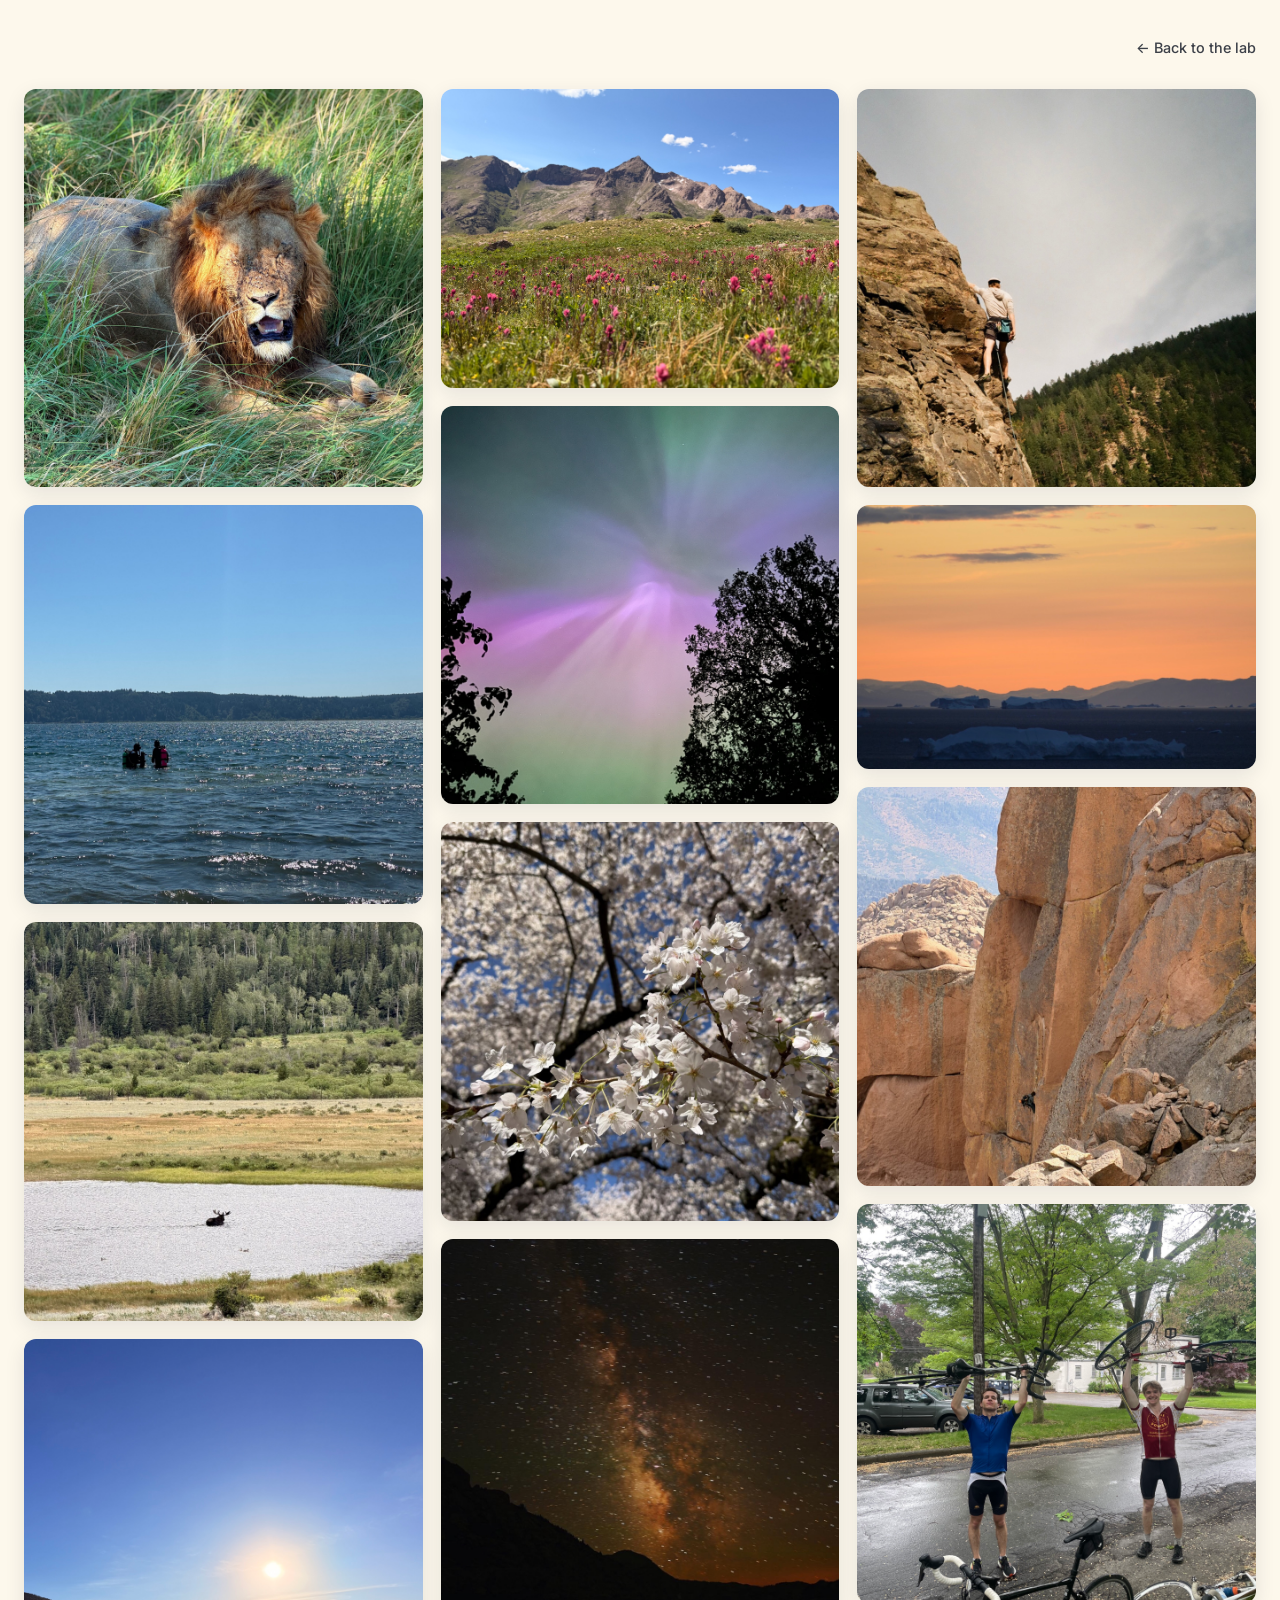
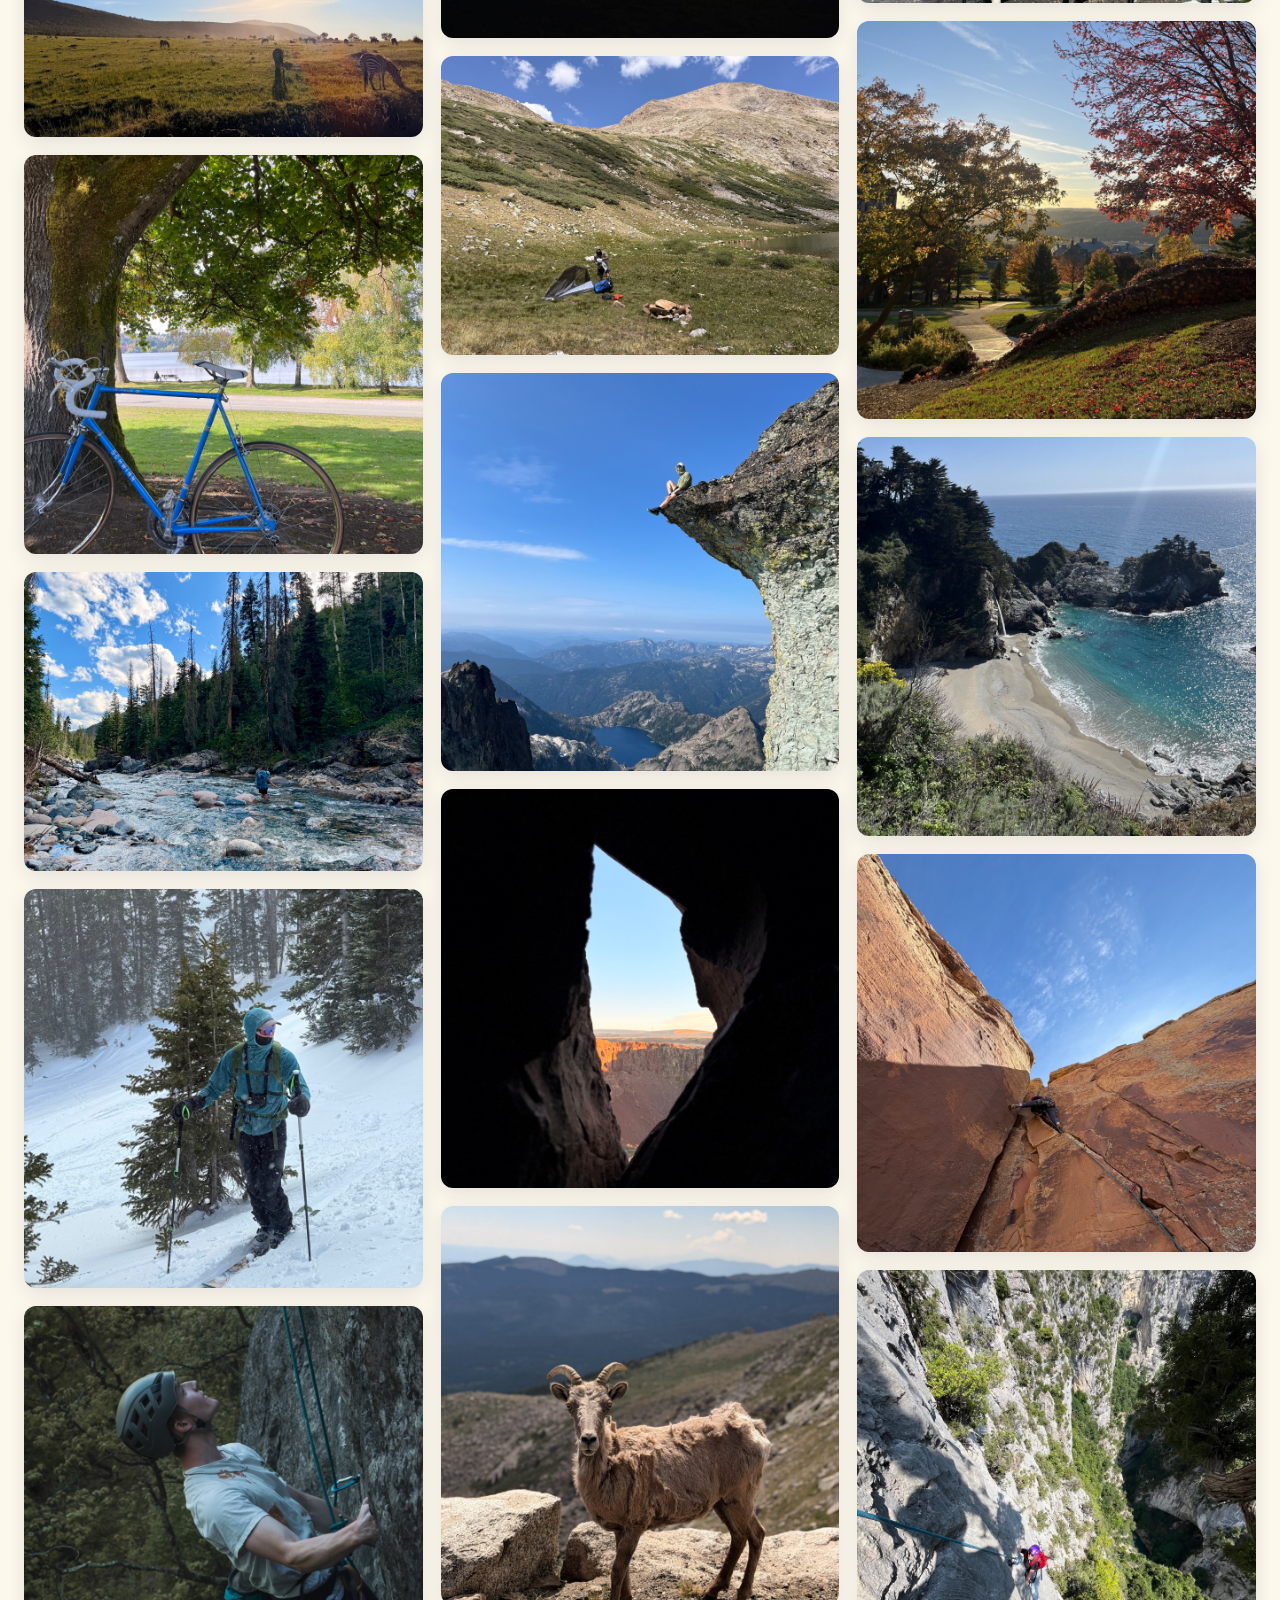
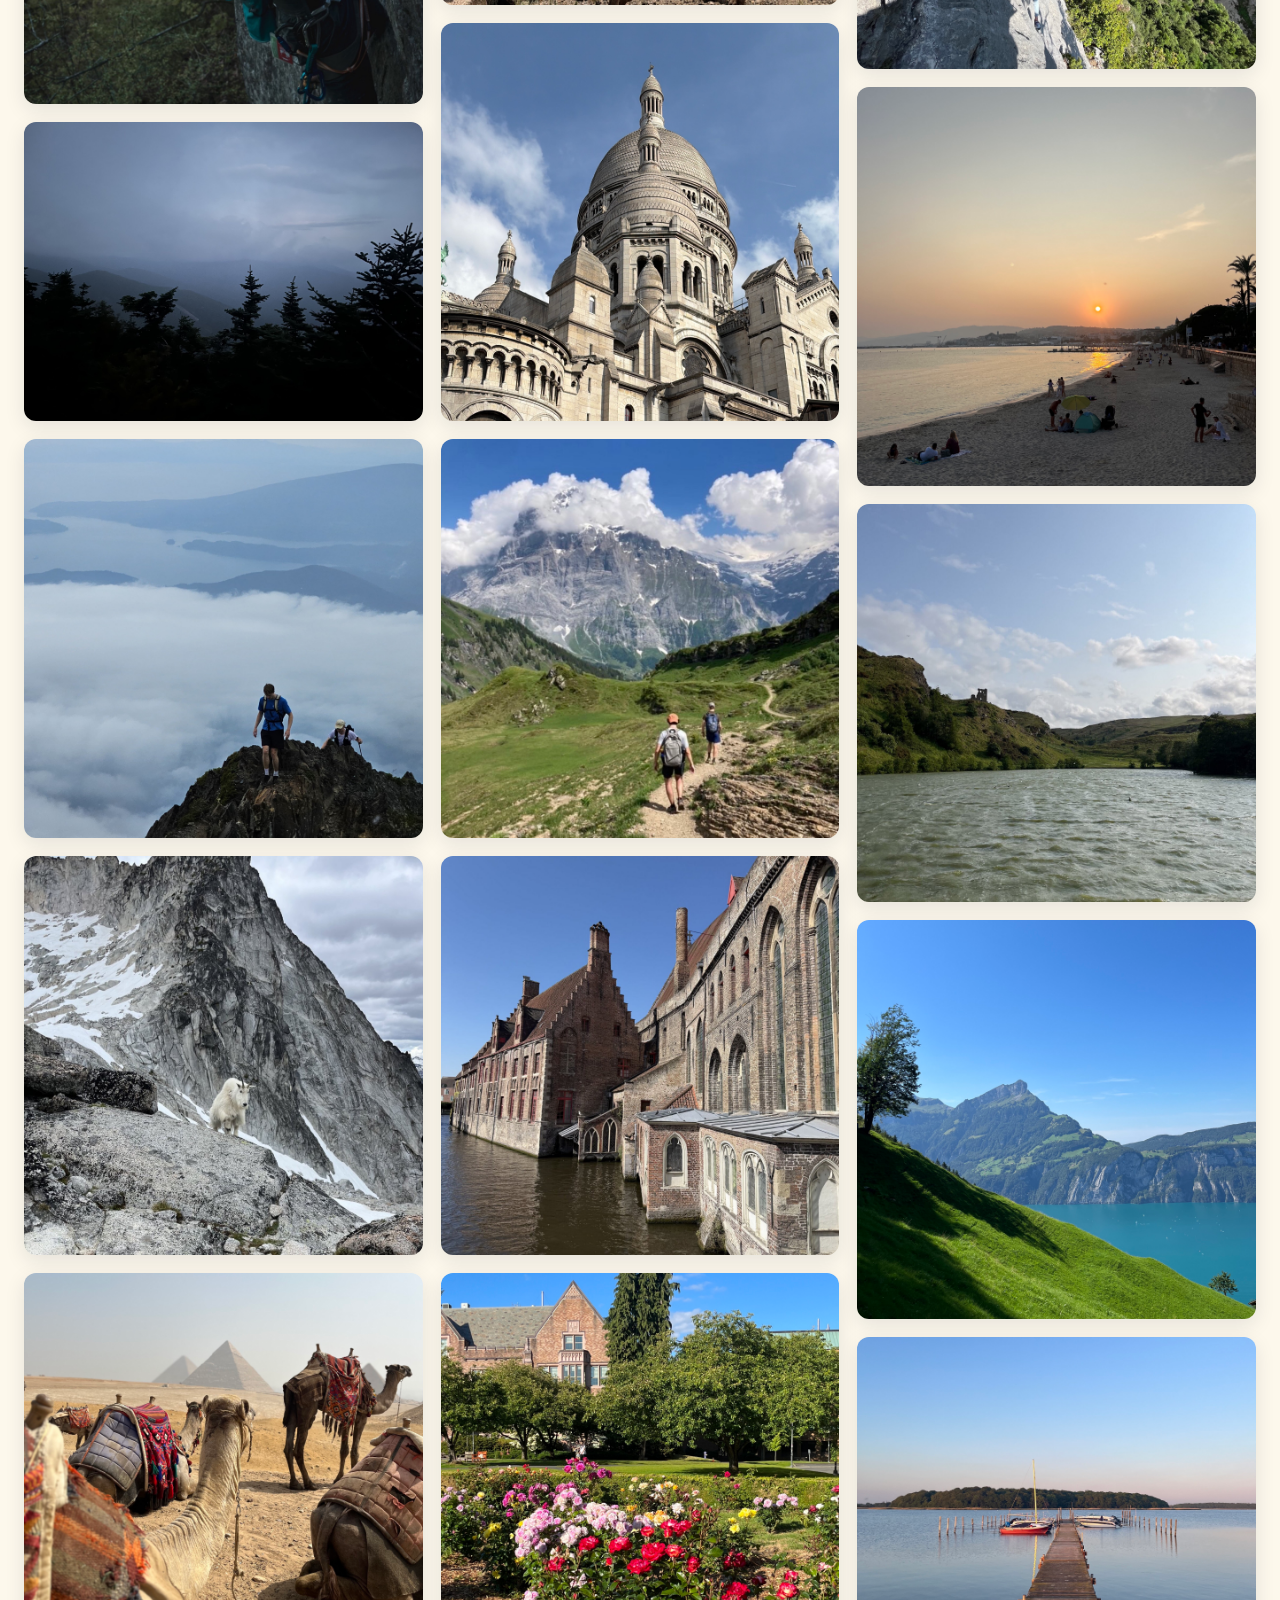
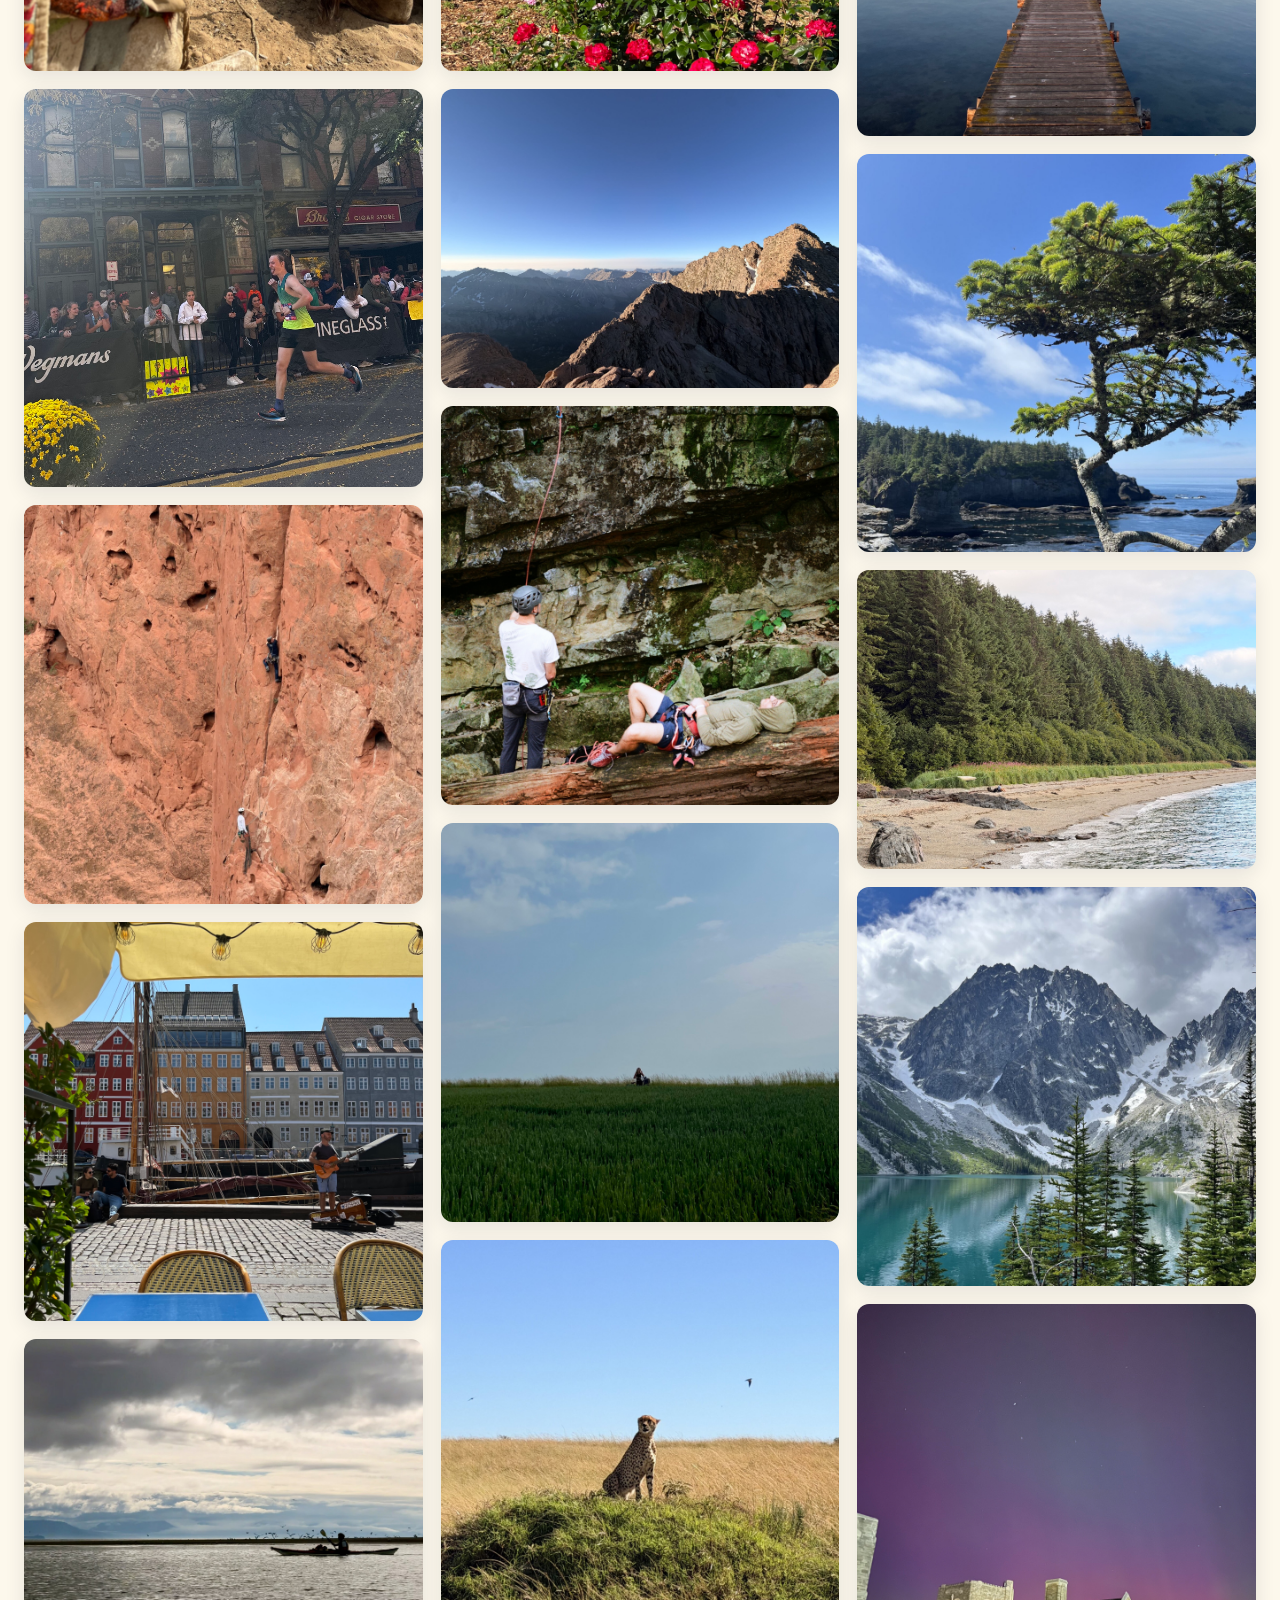
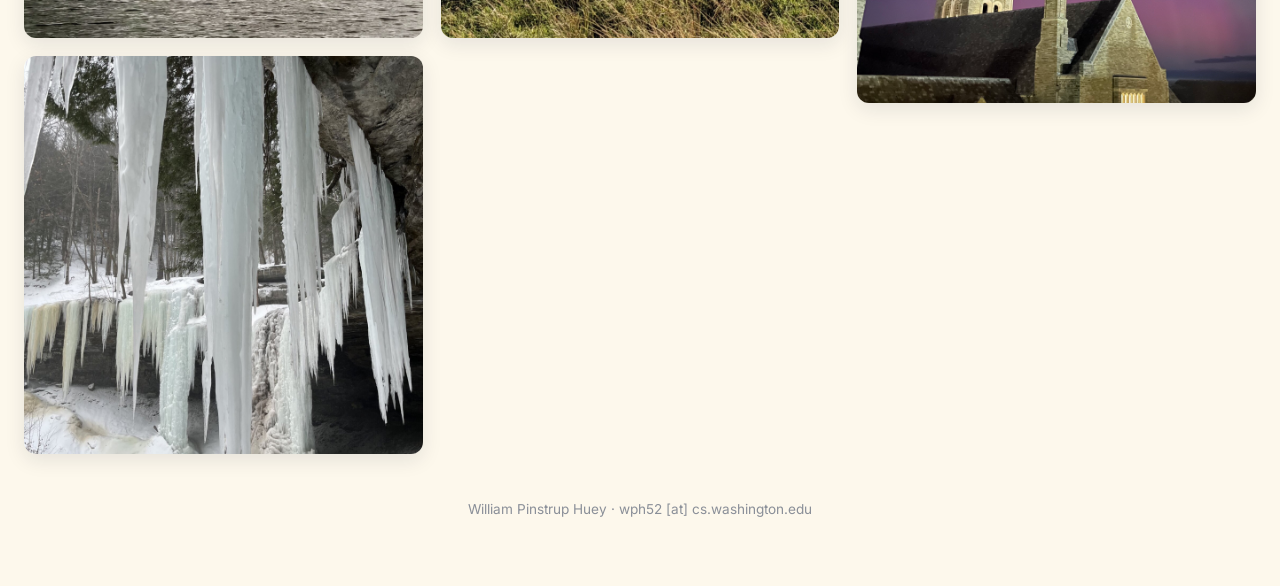
==== gallery.html @ f4be04b5 "add gallery" ====
<!DOCTYPE html>
<html lang="en">
<head>
  <meta charset="utf-8">
  <title>Photo Gallery — William Pinstrup Huey</title>
  <meta name="description" content="Photo gallery — William Huey.">
  <meta name="author" content="William Huey">
  <meta name="viewport" content="width=device-width, initial-scale=1">

  <meta property="og:title" content="Photo Gallery — William Huey" />
  <meta property="og:type" content="website" />
  <meta property="og:url" content="https://willhuey.com/gallery.html" />
  <meta property="og:site_name" content="William Huey" />
  <link rel="canonical" href="https://willhuey.com/gallery.html">

  <link rel="icon" type="image/png" href="assets/profile-pics/robotree.png?v=2026">

  <!-- Google Analytics 4 -->
  <script async src="https://www.googletagmanager.com/gtag/js?id=G-T6MWGNLJ10"></script>
  <script>
    window.dataLayer = window.dataLayer || [];
    function gtag(){dataLayer.push(arguments);}
    gtag('js', new Date());
    gtag('config', 'G-T6MWGNLJ10');
  </script>
  <link rel="preconnect" href="https://fonts.googleapis.com">
  <link rel="preconnect" href="https://fonts.gstatic.com" crossorigin>
  <link href="https://fonts.googleapis.com/css2?family=Space+Grotesk:wght@400;500;600;700&family=Inter:wght@400;450;500;600&display=swap" rel="stylesheet">
  <link rel="stylesheet" href="styles.css">
  <link rel="stylesheet" href="gallery.css">
</head>
<body class="gallery-page">
  <div class="gallery-wrap">

    <header class="gallery-header">
      <h1></h1>
      <a class="gallery-back" href="index.html">← Back to the lab</a>
    </header>

    <!--
      To add a photo: drop the image file in assets/gallery/, then add
      an entry for it to gallery-data.json with its date (YYYY-MM-DD)
      and a short label. The grid below is built from that file.
    -->
    <div class="gallery" id="gallery"></div>

    <footer>
      <p>William Pinstrup Huey · wph52 [at] cs.washington.edu</p>
    </footer>

  </div>

  <script>
    fetch('gallery-data.json')
      .then(function (res) { return res.json(); })
      .then(function (data) {
        var entries = Object.keys(data).map(function (filename) {
          return { filename: filename, date: data[filename].date, label: data[filename].label };
        });

        for (var i = entries.length - 1; i > 0; i--) {
          var j = Math.floor(Math.random() * (i + 1));
          var tmp = entries[i]; entries[i] = entries[j]; entries[j] = tmp;
        }

        var gallery = document.getElementById('gallery');
        entries.forEach(function (entry) {
          var monthYear = new Date(entry.date + 'T00:00:00')
            .toLocaleDateString('en-US', { month: 'short', year: 'numeric' });

          var figure = document.createElement('figure');
          figure.className = 'photo';
          figure.tabIndex = 0;

          var img = document.createElement('img');
          img.src = 'assets/gallery/' + entry.filename;
          img.alt = entry.label;
          img.loading = 'lazy';

          var overlay = document.createElement('div');
          overlay.className = 'photo-overlay';

          var dateEl = document.createElement('span');
          dateEl.className = 'photo-date';
          dateEl.textContent = monthYear;

          var labelEl = document.createElement('span');
          labelEl.className = 'photo-label';
          labelEl.textContent = entry.label;

          overlay.appendChild(dateEl);
          overlay.appendChild(labelEl);
          figure.appendChild(img);
          figure.appendChild(overlay);
          gallery.appendChild(figure);
        });
      });
  </script>
</body>
</html>
---- styles.css ----
/* ============================================================
   William Huey — research page
   Grotesk + forest green
   ============================================================ */

:root {
  --bg:      linear-gradient(160deg, #eef7ea 0%, #cfe7c9 45%, #9bcc9c 100%);
  --card:    #fdf8ec;
  --ink:     #16181d;
  --body:    #3c4048;
  --muted:   #8a8f98;
  --line:    #e7e9ed;
  --accent:  #017104;
  --accent-hover: #1f9e2c;
  --display: 'Space Grotesk', 'Inter', system-ui, sans-serif;
  --sans:    'Inter', -apple-system, BlinkMacSystemFont, 'Segoe UI', Helvetica, Arial, sans-serif;
}

* { box-sizing: border-box; }
html { scroll-behavior: smooth; }

body {
  margin: 0;
  background: var(--bg);
  background-attachment: fixed;
  color: var(--body);
  font-family: var(--sans);
  font-size: 17px;
  line-height: 1.72;
  -webkit-font-smoothing: antialiased;
  -moz-osx-font-smoothing: grayscale;
  text-rendering: optimizeLegibility;
}

a { color: var(--accent); text-decoration: none; transition: color .15s ease; }
a:hover { color: var(--accent-hover); }

p { margin: 0 0 1rem; }
strong { font-weight: 600; color: var(--ink); }

/* ---------- Layout ---------- */
.wrap {
  max-width: 720px;
  margin: 44px auto;
  padding: 4px 52px 60px;
  background: rgba(253, 248, 236, 0.92);
  backdrop-filter: blur(14px) saturate(140%);
  -webkit-backdrop-filter: blur(14px) saturate(140%);
  border: 1px solid rgba(253, 248, 236, 0.7);
  border-radius: 20px;
  box-shadow: 0 24px 60px rgba(15, 50, 20, 0.14), 0 2px 10px rgba(15, 50, 20, 0.06);
}

/* ---------- Entrance ---------- */
@keyframes fadeUp {
  from { opacity: 0; transform: translateY(16px); }
  to   { opacity: 1; transform: none; }
}
.intro, section, footer {
  animation: fadeUp 0.7s cubic-bezier(0.22, 1, 0.36, 1) both;
}
.intro { animation-delay: 0.02s; }
#bio   { animation-delay: 0.10s; }
#news  { animation-delay: 0.18s; }
#publications { animation-delay: 0.26s; }
footer { animation-delay: 0.32s; }

@media (prefers-reduced-motion: reduce) {
  .intro, section, footer { animation: none; }
}

section {
  padding: 40px 0;
  border-top: 1px solid var(--line);
}
#bio { border-top: none; }

h2 {
  font-family: var(--display);
  font-size: 0.74rem;
  font-weight: 600;
  text-transform: uppercase;
  letter-spacing: 0.2em;
  color: var(--muted);
  margin: 0 0 28px;
}

/* ---------- Header ---------- */
.intro {
  display: flex;
  align-items: center;
  gap: 32px;
  padding: 52px 0 16px;
}
.avatar {
  width: 150px;
  height: 150px;
  object-fit: cover;
  border-radius: 16px;
  flex-shrink: 0;
  box-shadow: 0 6px 24px rgba(22, 30, 60, 0.12);
  position: relative;
  top: 12px;
}
.intro-text h1 {
  font-family: var(--display);
  font-weight: 600;
  font-size: 2.9rem;
  line-height: 1.04;
  letter-spacing: -0.02em;
  color: var(--ink);
  margin: 0 0 6px;
}
.tagline {
  font-family: var(--display);
  font-weight: 500;
  font-size: 1.15rem;
  color: var(--accent);
  margin: 0 0 8px;
}
.affil {
  font-size: 0.95rem;
  color: var(--muted);
  margin: 0 0 14px;
  line-height: 1.5;
}
.affil a { color: var(--body); border-bottom: 1px solid var(--line); }
.affil a:hover { color: var(--accent); border-color: var(--accent); }

.socials { font-size: 0.92rem; font-weight: 500; }
.socials a { color: var(--body); }
.socials a:hover { color: var(--accent); }
.socials .dot { color: var(--line); margin: 0 8px; }

.gallery-link { margin: 8px 0 0; font-size: 0.92rem; font-weight: 500; }
.gallery-link a { color: var(--body); }
.gallery-link a:hover { color: var(--accent); }

/* ---------- Bio ---------- */
.lede {
  font-size: 1.16rem;
  line-height: 1.62;
  color: var(--ink);
}
#bio { padding-top: 44px; }
#bio a, .lede a { border-bottom: 1px solid rgba(1,113,4,0.28); }
#bio a:hover, .lede a:hover { border-color: var(--accent); }

.highlight {
  margin: 18px 0 0;
  padding: 11px 18px;
  font-size: 0.95rem;
  line-height: 1.55;
  font-weight: 600;
  color: var(--accent);
  background: rgba(1, 113, 4, 0.07);
  border-left: 3px solid var(--accent);
  border-radius: 0 8px 8px 0;
}

/* ---------- News ---------- */
.news { list-style: none; margin: 0; padding: 0; }
.news li {
  display: flex;
  gap: 20px;
  padding: 10px 0;
  border-bottom: 1px solid var(--line);
  font-size: 0.98rem;
}
.news li:last-child { border-bottom: none; }
.news .date {
  flex-shrink: 0;
  width: 76px;
  color: var(--muted);
  font-variant-numeric: tabular-nums;
  font-size: 0.85rem;
  font-weight: 500;
  padding-top: 3px;
}
.award { color: var(--accent); font-weight: 600; }

/* ---------- Publications ---------- */
.pub {
  display: flex;
  gap: 24px;
  align-items: flex-start;
  margin: 0 -16px;
  padding: 22px 16px;
  border-radius: 14px;
  transition: transform 0.25s ease, box-shadow 0.25s ease, background 0.25s ease;
}
.pub + .pub { border-top: 1px solid var(--line); }
.pub:hover {
  transform: translateY(-3px);
  box-shadow: 0 14px 30px rgba(28, 38, 80, 0.09);
}

.pub-media {
  flex: 0 0 200px;
  display: block;
  border-radius: 10px;
  overflow: hidden;
  background: #eef0f3;
  box-shadow: 0 2px 12px rgba(22, 30, 60, 0.08);
  aspect-ratio: 16 / 10;
}
.pub-media img,
.pub-media video {
  width: 100%;
  height: 100%;
  object-fit: cover;
  display: block;
  transition: transform .4s ease;
}
.pub-media:hover img,
.pub-media:hover video { transform: scale(1.04); }

.pub-text { flex: 1; min-width: 0; }
.pub-text h3 {
  font-family: var(--display);
  font-weight: 500;
  font-size: 1.24rem;
  line-height: 1.3;
  letter-spacing: -0.01em;
  margin: 0 0 6px;
}
.pub-text h3 a { color: var(--ink); }
.pub-text h3 a:hover { color: var(--accent); }

.authors { margin: 0 0 3px; font-size: 0.92rem; color: var(--body); line-height: 1.5; }
.venue { margin: 0 0 10px; font-size: 0.9rem; color: var(--muted); }
.eq { color: var(--accent); font-weight: 600; }
.pub-note {
  margin: -16px 0 24px;
  font-size: 0.82rem;
  color: var(--muted);
}

.pub-links { margin: 0; display: flex; flex-wrap: wrap; gap: 8px; align-items: center; }
.pub-links a {
  font-size: 0.8rem;
  font-weight: 500;
  letter-spacing: 0.01em;
  color: var(--accent);
  padding: 3px 13px;
  border: 1px solid rgba(1,113,4,0.32);
  border-radius: 999px;
  transition: all .15s ease;
}
.pub-links a:hover { background: var(--accent); color: #fff; border-color: var(--accent); }
.pub-links .soon {
  font-size: 0.8rem;
  color: var(--muted);
  padding: 3px 13px;
  border: 1px dashed var(--line);
  border-radius: 999px;
}

/* ---------- Footer ---------- */
footer {
  padding-top: 44px;
  text-align: center;
  color: var(--muted);
  font-size: 0.85rem;
}
footer p { margin: 0; }
.updated { margin-top: 4px; font-size: 0.78rem; opacity: 0.8; }

/* invisible visit tracker (kept in the DOM so it still loads + counts) */
.tracker {
  position: absolute;
  width: 1px;
  height: 1px;
  opacity: 0;
  pointer-events: none;
  left: -9999px;
}

/* ---------- Responsive ---------- */
@media (max-width: 600px) {
  body { font-size: 16px; }
  .wrap {
    margin: 0;
    border-radius: 0;
    border: none;
    padding: 4px 22px 56px;
  }
  .pub { margin: 0; padding: 20px 0; }
  .intro {
    flex-direction: column;
    text-align: center;
    gap: 20px;
    padding: 48px 0 8px;
  }
  .socials { line-height: 2; }
  .intro-text h1 { font-size: 2.4rem; }
  .pub { flex-direction: column; gap: 14px; }
  .pub-media { flex-basis: auto; width: 100%; max-width: 320px; }
  .news li { gap: 14px; }
  .news .date { width: 64px; }
}
---- gallery.css ----
/* ============================================================
   Photo gallery — masonry grid, full-bleed cream background
   ============================================================ */

body.gallery-page {
  background: var(--card);
  background-attachment: initial;
}

.gallery-wrap {
  max-width: 1600px;
  margin: 0 auto;
  padding: 36px 24px 64px;
}

.gallery-header {
  display: flex;
  align-items: baseline;
  justify-content: space-between;
  gap: 16px;
  margin-bottom: 28px;
}
.gallery-header h1 {
  font-family: var(--display);
  font-weight: 600;
  font-size: 1.6rem;
  letter-spacing: -0.01em;
  color: var(--ink);
  margin: 0;
}
.gallery-back {
  font-size: 0.9rem;
  font-weight: 500;
  color: var(--body);
  white-space: nowrap;
}
.gallery-back:hover { color: var(--accent); }

/* ---------- Masonry grid ---------- */
.gallery {
  column-count: 1;
  column-gap: 18px;
}
@media (min-width: 480px) {
  .gallery { column-count: 2; }
}
@media (min-width: 900px) {
  .gallery { column-count: 3; }
}
@media (min-width: 1300px) {
  .gallery { column-count: 4; }
}

.photo {
  position: relative;
  break-inside: avoid;
  margin: 0 0 18px;
  overflow: hidden;
  border-radius: 12px;
  box-shadow: 0 6px 20px rgba(22, 30, 60, 0.1);
}

.photo img {
  display: block;
  width: 100%;
  height: auto;
}

.photo:focus { outline: none; }

.photo-overlay {
  position: absolute;
  inset: 0;
  display: flex;
  align-items: center;
  justify-content: center;
  padding: 20px;
  background: rgba(253, 248, 236, 0.92);
  opacity: 0;
  transition: opacity 0.2s ease;
}
.photo:hover .photo-overlay,
.photo:focus .photo-overlay,
.photo:focus-within .photo-overlay {
  opacity: 1;
}

.photo-date {
  position: absolute;
  top: 14px;
  left: 16px;
  font-size: 0.72rem;
  font-weight: 600;
  letter-spacing: 0.04em;
  text-transform: uppercase;
  color: var(--muted);
}

.photo-label {
  font-size: 0.95rem;
  font-weight: 500;
  line-height: 1.4;
  text-align: center;
  color: var(--ink);
}

/* ---------- Footer ---------- */
.gallery-wrap footer {
  padding-top: 44px;
  text-align: center;
  color: var(--muted);
  font-size: 0.85rem;
}
.gallery-wrap footer p { margin: 0; }

/* ---------- Responsive ---------- */
@media (max-width: 600px) {
  .gallery-wrap { padding: 24px 16px 48px; }
  .gallery-header { flex-direction: column; align-items: flex-start; gap: 8px; }
}
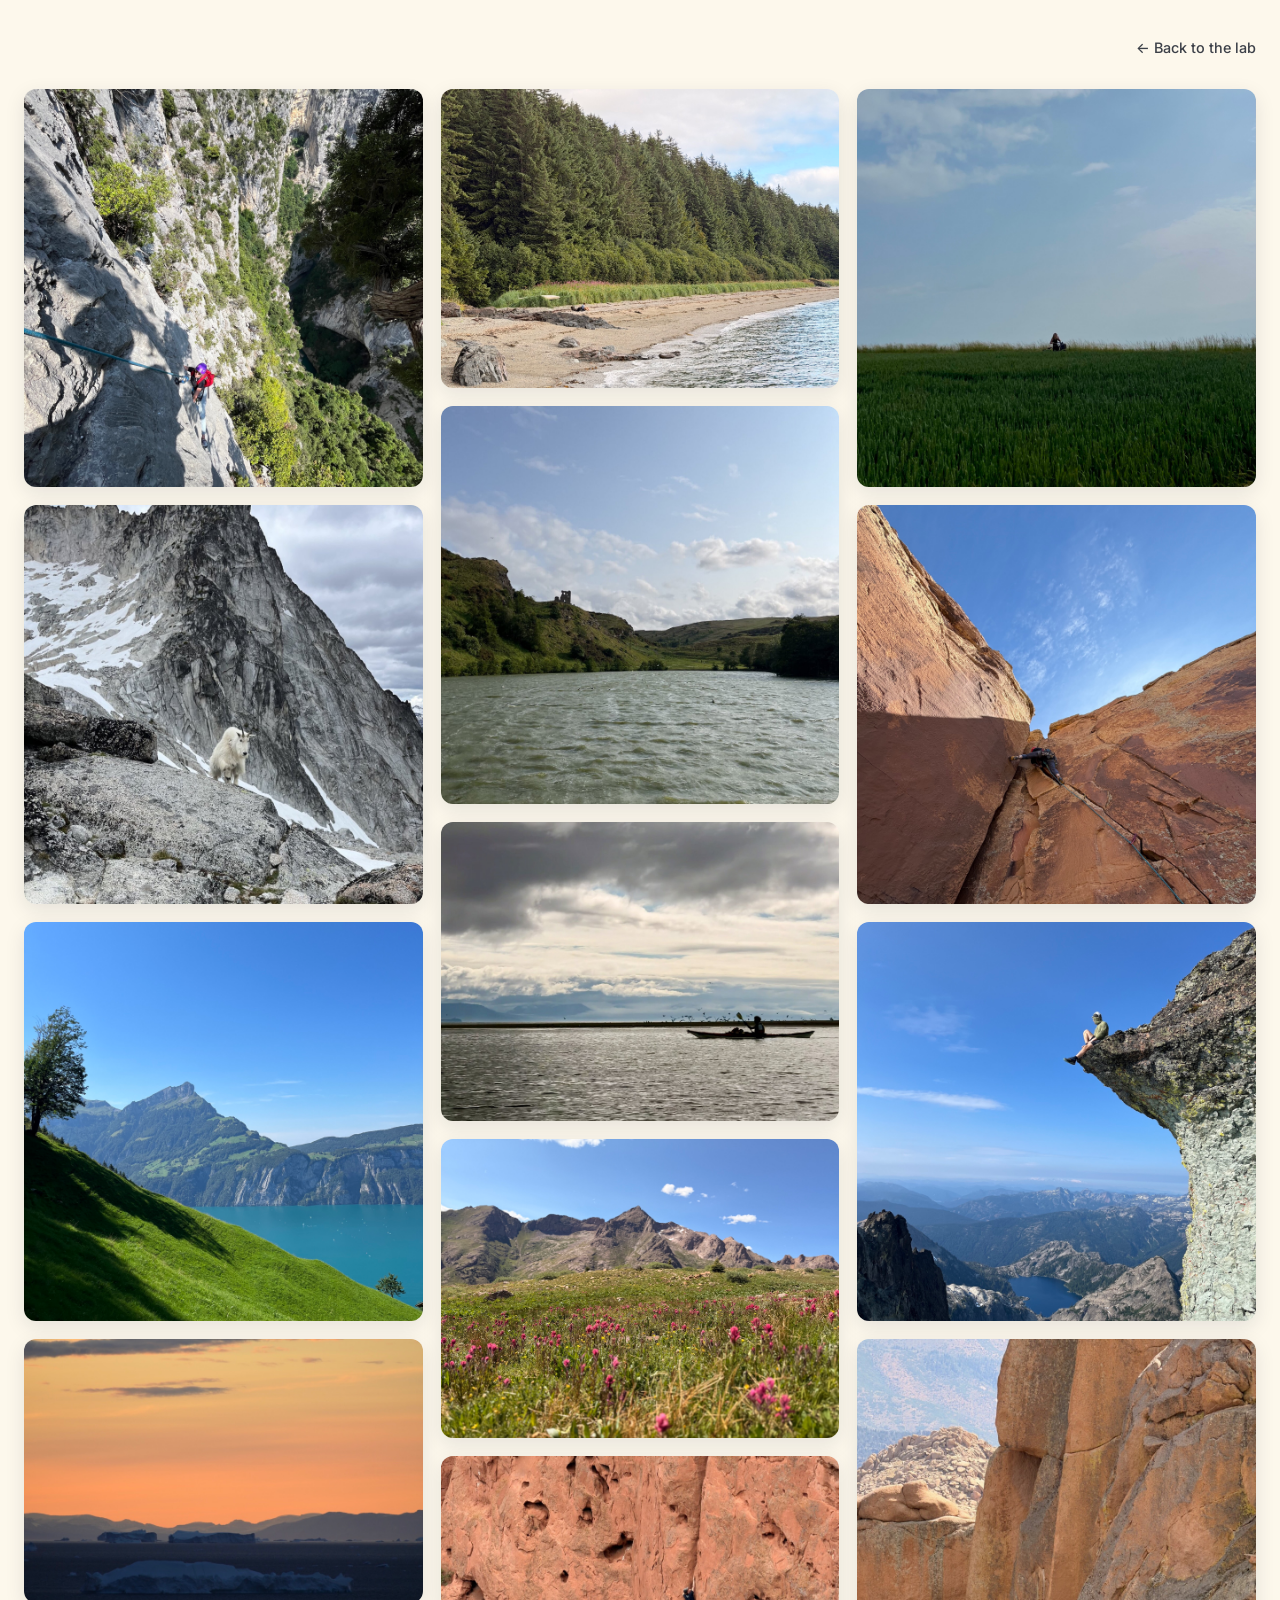
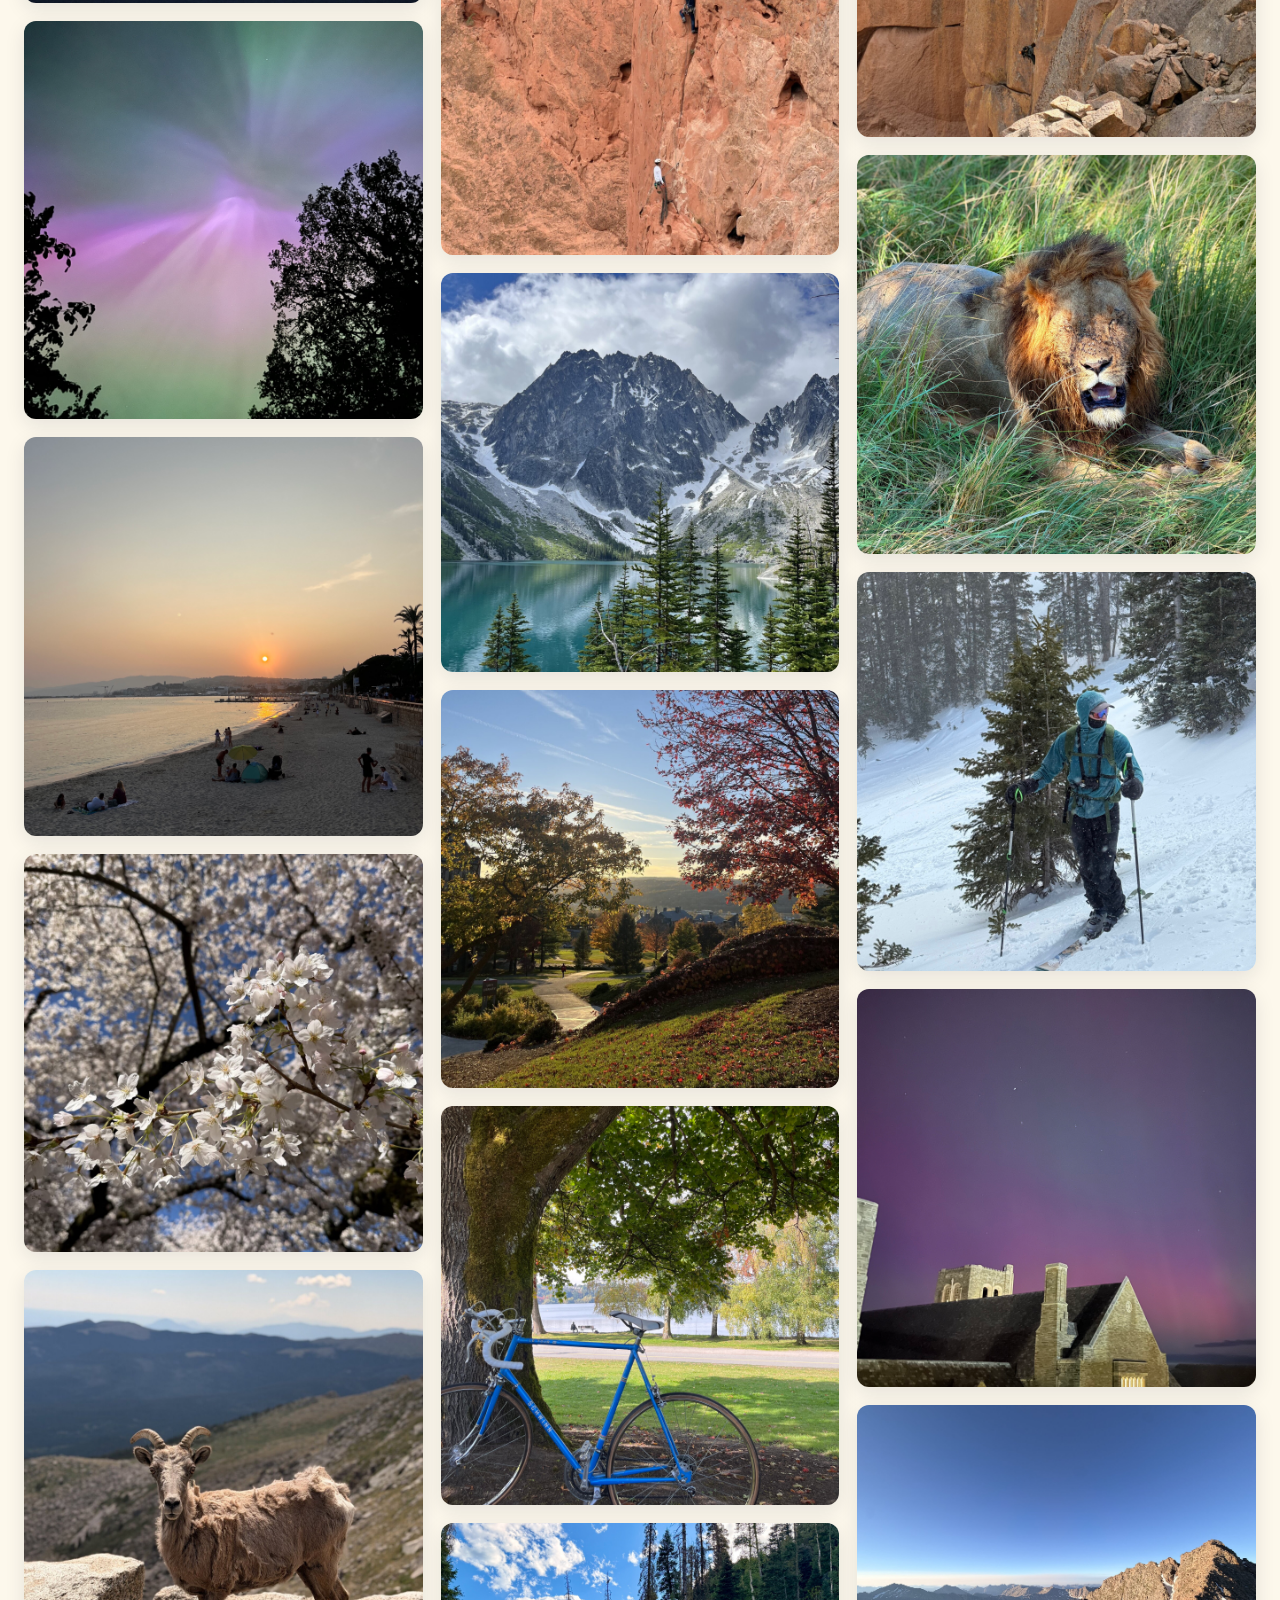
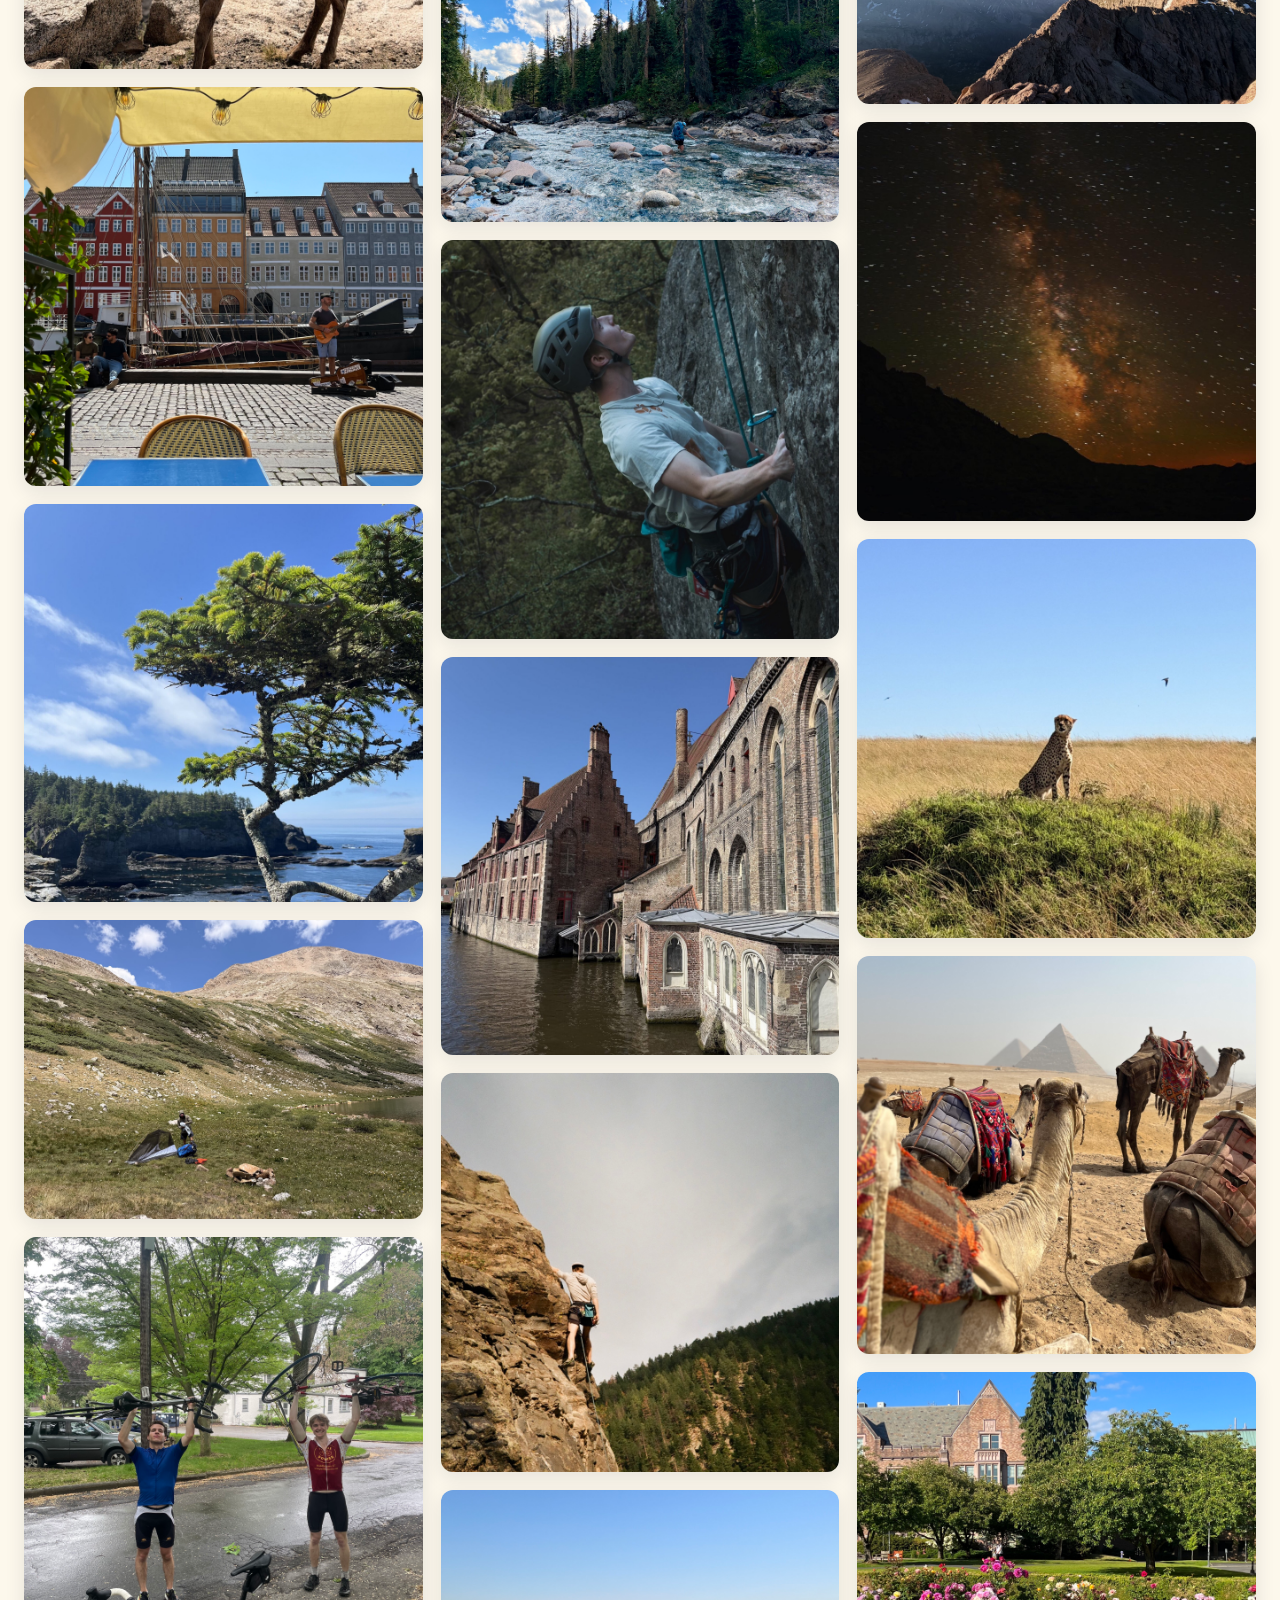
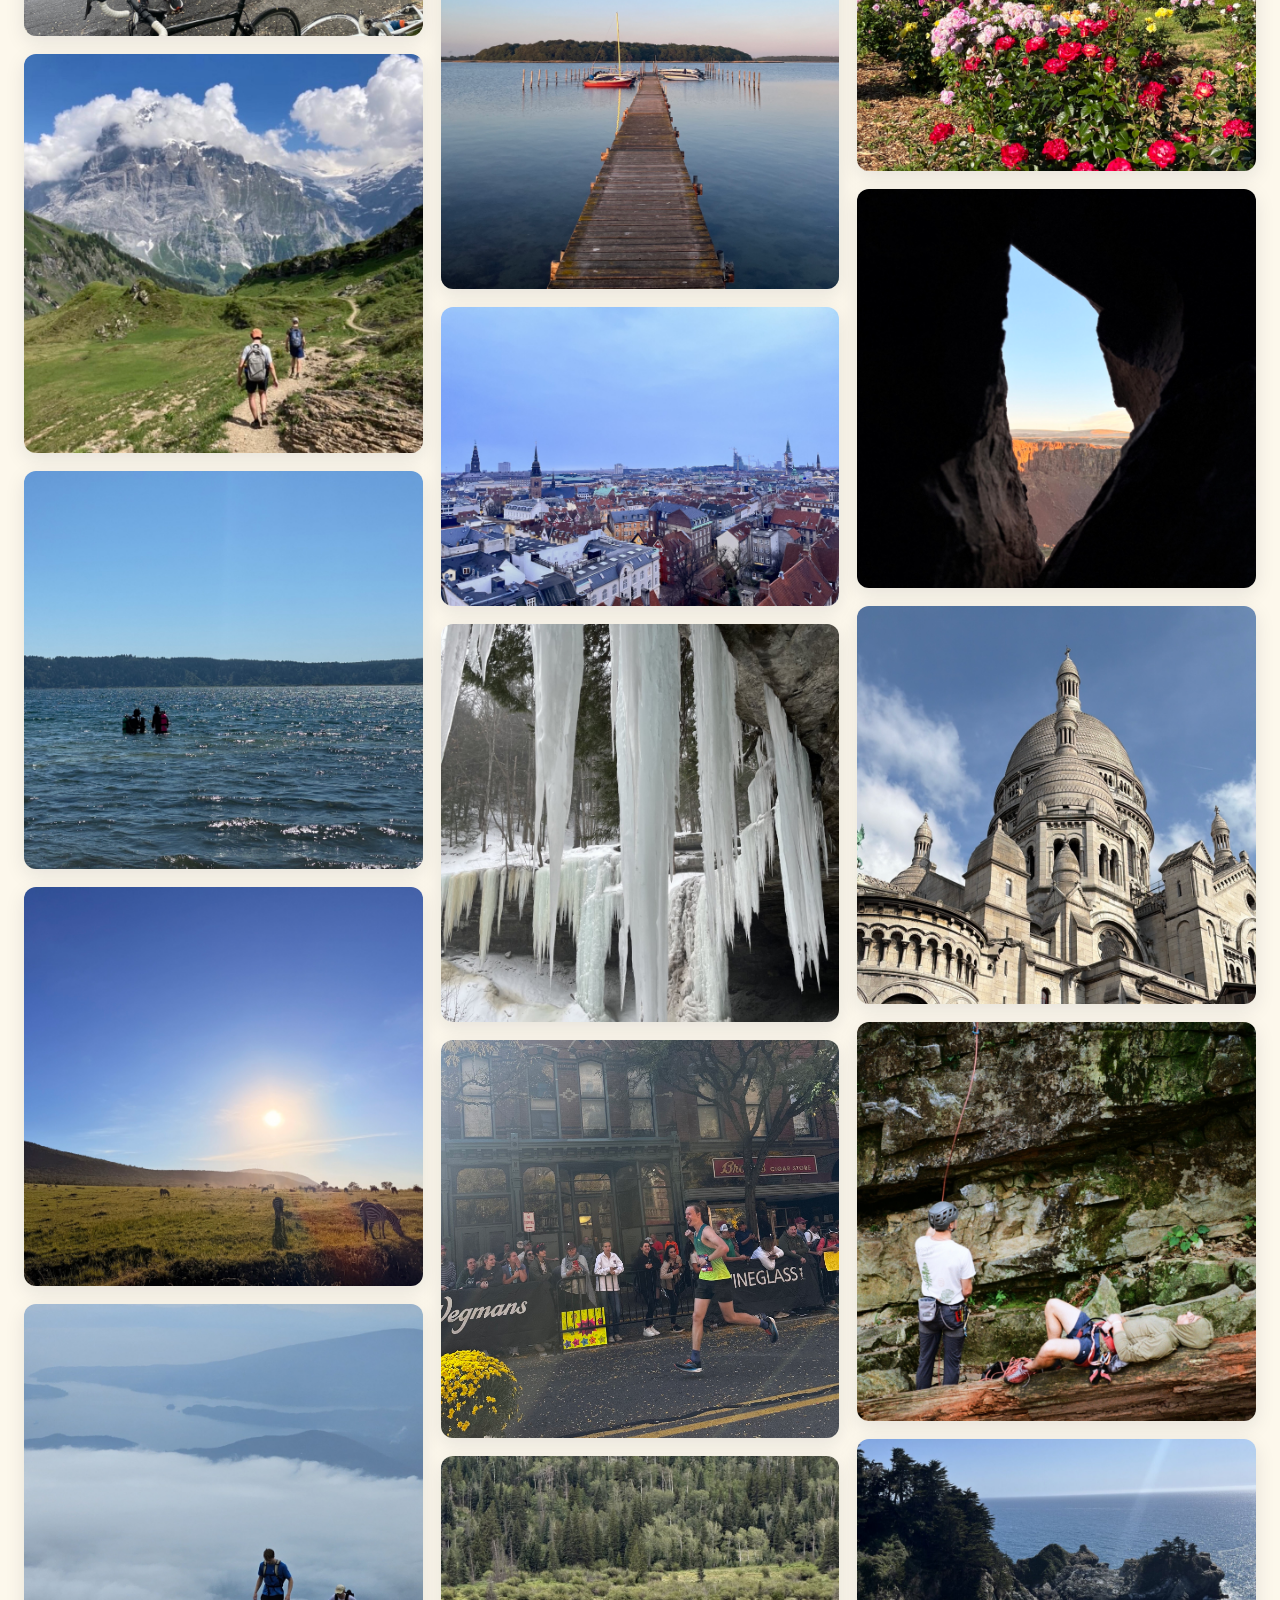
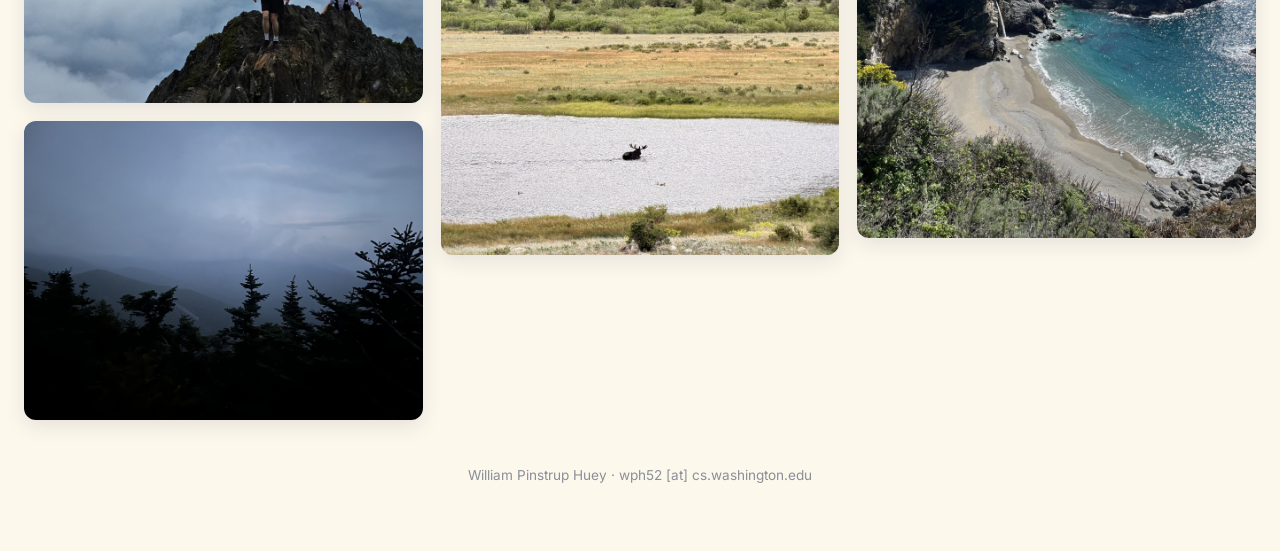
==== commit 43c48d74: "fix gallery loading error" ====
--- a/gallery.html
+++ b/gallery.html
@@ -38,9 +38,10 @@
     </header>
 
     <!--
-      To add a photo: drop the image file in assets/gallery/, then add
-      an entry for it to gallery-data.json with its date (YYYY-MM-DD)
-      and a short label. The grid below is built from that file.
+      To add a photo, run from the repo root:
+        ./add-photo.py path/to/photo.jpg "Label" [YYYY-MM-DD]
+      This resizes the image, keeps the original in .originals/, and
+      adds it to gallery-data.json. The grid below is built from that file.
     -->
     <div class="gallery" id="gallery"></div>
 
@@ -55,7 +56,14 @@
       .then(function (res) { return res.json(); })
       .then(function (data) {
         var entries = Object.keys(data).map(function (filename) {
-          return { filename: filename, date: data[filename].date, label: data[filename].label };
+          var entry = data[filename];
+          return {
+            filename: filename,
+            date: entry.date,
+            label: entry.label,
+            width: entry.width,
+            height: entry.height
+          };
         });
 
         for (var i = entries.length - 1; i > 0; i--) {
@@ -76,6 +84,8 @@
           img.src = 'assets/gallery/' + entry.filename;
           img.alt = entry.label;
           img.loading = 'lazy';
+          img.width = entry.width;
+          img.height = entry.height;
 
           var overlay = document.createElement('div');
           overlay.className = 'photo-overlay';
